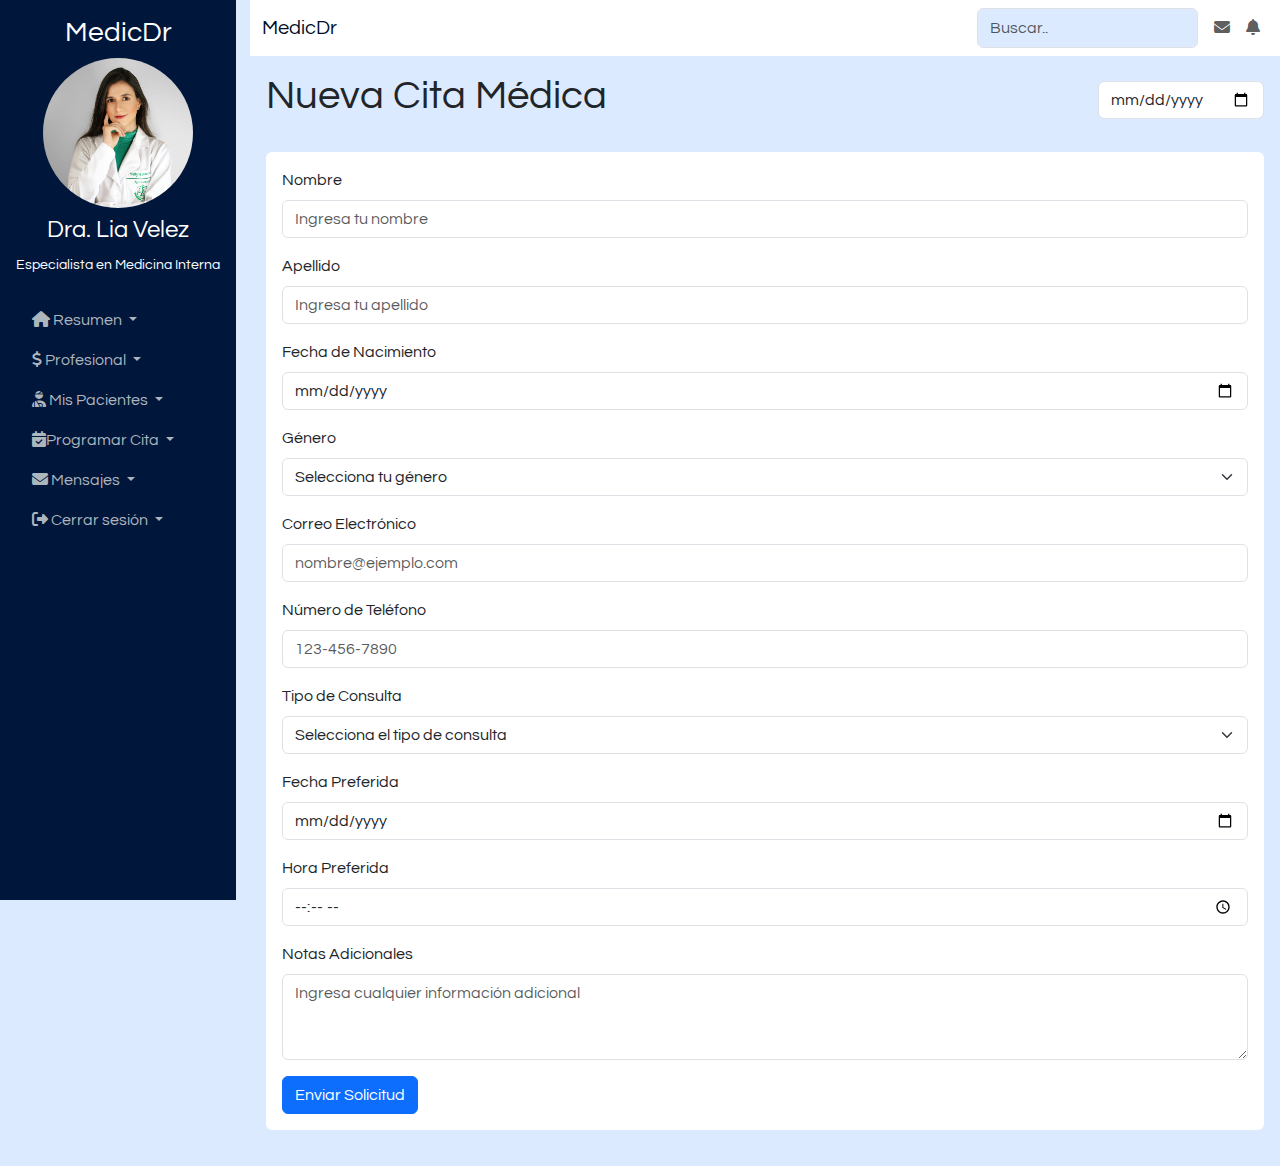
==== cita-medica.html @ afc256b0 "MedicDR V1" ====
<!DOCTYPE html>
<html lang="es">
<head>
    <meta charset="UTF-8">
    <meta name="viewport" content="width=device-width, initial-scale=1.0">
    <title>Dashboard Médico</title>
    <link href="https://cdn.jsdelivr.net/npm/bootstrap@5.3.0/dist/css/bootstrap.min.css" rel="stylesheet">
    <link href="https://cdnjs.cloudflare.com/ajax/libs/font-awesome/6.5.2/css/all.min.css" rel="stylesheet">
    
    <style>
        @import url('https://fonts.googleapis.com/css2?family=Questrial&display=swap');
        body {
            
            background-color: #DBEAFE;
            font-family: "Questrial", sans-serif;
            font-weight: 400;
            font-style: normal;
        }
        .sidebar {
           
            height: 100vh;
            background-color: #00163B;
            color: #fff;
            position: fixed;
        }
        .sidebar a {
            color: #adb5bd;
        }
        .sidebar a:hover {
            color: #fff;
        }
        .sidebar .active {
            background-color: #00ACBA;
            color: #00163B;
            
        }
        .main-content {
            margin-left: 250px;
        }
        .card-header {
            background-color: #00163B;
            color: #FFF;
        }
        .card {
            margin-bottom: 20px;
        }
        .icon {
            font-size: 1.5rem;
            margin-right: 10px;
        }
        .overview-card {
            padding: 10px;
            color: #fff;
        }
        .overview-card h5 {
            font-size: 1.2rem;
        }
        .navbar {
            margin-left: 250px;
            background-color: #fff;
        }
        .navbar .navbar-brand {
            color: #000F29;
        }
        .navbar .navbar-brand:hover {
            color: #00163B;
        }
        .navbar .form-control {
            background-color: #DBEAFE;
            color: #fff;
        }
        .bg-one{
            background-color: #6599FF;
        }
        .bg-two{
            background-color: #48DAB3;
        }
        .bg-three{
            background-color: #22B8F7;
        }
        .bg-four{
            background-color: #8565FE;
        }
    </style>
</head>
<body>
    <!-- Sidebar -->
    <div class="sidebar p-3">
        <div class="text-center mb-4">
            <h3>MedicDr</h3>
            <img src="user.jpg" width="150px" alt="Logo" class="img-fluid rounded-circle mb-2">
            <h4>Dra. Lia Velez</h4>
            <small>Especialista en Medicina Interna</small>
        </div>
        <ul class="nav flex-column">
            <li class="nav-item dropdown">
                <a class="nav-link dropdown-toggle" href="dashboard.html" id="overviewDropdown" role="button" data-bs-toggle="dropdown" aria-expanded="false">
                    <i class="fas fa-home"></i> Resumen
                </a>
                <ul class="dropdown-menu" aria-labelledby="overviewDropdown">
                    <li><a class="dropdown-item" href="dashboard.html">Tablero</a></li>
                    <li><a class="dropdown-item" href="#">Cita</a></li>
                    <li><a class="dropdown-item" href="#">Detalles de paciente</a></li>
                    <li><a class="dropdown-item" href="#">Línea de tiempo</a></li>
                    <li><a class="dropdown-item" href="#">Solicitudes</a></li>
                    <li><a class="dropdown-item" href="#">Online y Offline</a></li>
                    <li><a class="dropdown-item" href="#">Análisis</a></li>
                </ul>
            </li>
            <li class="nav-item dropdown">
                <a class="nav-link dropdown-toggle" href="#" id="paymentsDropdown" role="button" data-bs-toggle="dropdown" aria-expanded="false">
                    <i class="fas fa-dollar-sign"></i>   Profesional
                </a>
                <ul class="dropdown-menu" aria-labelledby="paymentsDropdown">
                    <li><a class="dropdown-item" href="personal.html">Registrar nuevo</a></li>
                    <li><a class="dropdown-item" href="#">Médico</a></li>
                    <li><a class="dropdown-item" href="#">Asistencial</a></li>
                    <li><a class="dropdown-item" href="#">Administrativo</a></li>
                </ul>
            </li>
            <li class="nav-item dropdown">
                <a class="nav-link dropdown-toggle" href="#" id="patientsDropdown" role="button" data-bs-toggle="dropdown" aria-expanded="false">
                    <i class="fas fa-user-injured"></i> Mis Pacientes
                </a>
                <ul class="dropdown-menu" aria-labelledby="patientsDropdown">
                    <li><a class="dropdown-item" href="paciente.html">Nuevo Paciente</a></li>
                    <li><a class="dropdown-item" href="#">Historial de pacientes</a></li>
                    <li><a class="dropdown-item" href="#">Detalles de pacientes</a></li>
                    <li><a class="dropdown-item" href="medicamentos.html">Receta Medica</a></li>
                    <li><a class="dropdown-item" href="Orden-Medica.html">Orden Medica</a></li>
                </ul>
            </li>
            <li class="nav-item dropdown">
                <a class="nav-link dropdown-toggle" href="#" id="appointmentDropdown" role="button" data-bs-toggle="dropdown" aria-expanded="false">
                    <i class="fas fa-calendar-check"></i>Programar Cita
                </a>
                <ul class="dropdown-menu" aria-labelledby="appointmentDropdown">
                    <li><a class="dropdown-item" href="cita-medica.html">Nueva Cita</a></li>
                    <li><a class="dropdown-item" href="#">Selección de fecha</a></li>
                    <li><a class="dropdown-item" href="#">Detalles de paciente</a></li>
                    <li><a class="dropdown-item" href="#">Solicitud de cita</a></li>
                    <li><a class="dropdown-item" href="#">Paciente reciente</a></li>
                    <li><a class="dropdown-item" href="#">Línea de tiempo de citas</a></li>
                </ul>
            </li>
            
       
            <li class="nav-item dropdown">
                <a class="nav-link dropdown-toggle" href="#" id="messagesDropdown" role="button" data-bs-toggle="dropdown" aria-expanded="false">
                    <i class="fas fa-envelope"></i> Mensajes
                </a>
                <ul class="dropdown-menu" aria-labelledby="messagesDropdown">
                    <li><a class="dropdown-item" href="#">Detalles del paciente</a></li>
                    <li><a class="dropdown-item" href="#">Historial de mensajes</a></li>
                    <li><a class="dropdown-item" href="#">Notificación</a></li>
                    <li><a class="dropdown-item" href="#">Generar reporte</a></li>
                    <li><a class="dropdown-item" href="#">Video y llamada de audio</a></li>
                </ul>
            </li>
            
            <li class="nav-item dropdown">
                <a class="nav-link dropdown-toggle" href="#" id="logoutDropdown" role="button" data-bs-toggle="dropdown" aria-expanded="false">
                    <i class="fas fa-sign-out-alt"></i> Cerrar sesión
                </a>
                <ul class="dropdown-menu" aria-labelledby="logoutDropdown">
                    <li><a class="dropdown-item" href="#">MedicDr</a></li>
                    <!-- Añade más opciones de cierre de sesión aquí -->
                </ul>
            </li>
        </ul> 
    </div>

    <!-- Navbar -->
    <nav class="navbar navbar-expand-lg navbar-light">
        <div class="container-fluid">
            <a class="navbar-brand" href="#">MedicDr</a>
            <button class="navbar-toggler" type="button" data-bs-toggle="collapse" data-bs-target="#navbarNav" aria-controls="navbarNav" aria-expanded="false" aria-label="Toggle navigation">
                <span class="navbar-toggler-icon"></span>
            </button>
            <div class="collapse navbar-collapse" id="navbarNav">
                
                <ul class="navbar-nav ms-auto">
                    <form class="d-flex ms-3">
                        <input class="form-control me-2" type="search" placeholder="Buscar.." aria-label="Search">
                    </form>
                    <li class="nav-item">
                        <a class="nav-link" href="#"><i class="fas fa-envelope"></i></a>
                    </li>
                    <li class="nav-item">
                        <a class="nav-link" href="#"><i class="fas fa-bell"></i></a>
                    </li>
                </ul>
                
            </div>
        </div>
    </nav>

    <!-- Main Content -->
    <div class="main-content p-3">
        <div class="d-flex justify-content-between align-items-center mb-4">
            <h1>Nueva Cita Médica</h1>
            <input type="date" class="form-control w-auto" placeholder="20 de Junio 2024">
        </div>
       <div class="card card-custom border-0 p-3">
        <form>
          <div class="mb-3">
            <label for="nombre" class="form-label">Nombre</label>
            <input type="text" class="form-control" id="nombre" placeholder="Ingresa tu nombre" required>
          </div>
          <div class="mb-3">
            <label for="apellido" class="form-label">Apellido</label>
            <input type="text" class="form-control" id="apellido" placeholder="Ingresa tu apellido" required>
          </div>
          <div class="mb-3">
            <label for="fechaNacimiento" class="form-label">Fecha de Nacimiento</label>
            <input type="date" class="form-control" id="fechaNacimiento" required>
          </div>
          <div class="mb-3">
            <label for="genero" class="form-label">Género</label>
            <select class="form-select" id="genero" required>
              <option value="">Selecciona tu género</option>
              <option value="masculino">Masculino</option>
              <option value="femenino">Femenino</option>
              <option value="otro">Otro</option>
            </select>
          </div>
          <div class="mb-3">
            <label for="correo" class="form-label">Correo Electrónico</label>
            <input type="email" class="form-control" id="correo" placeholder="nombre@ejemplo.com" required>
          </div>
          <div class="mb-3">
            <label for="telefono" class="form-label">Número de Teléfono</label>
            <input type="tel" class="form-control" id="telefono" placeholder="123-456-7890" required>
          </div>
          <div class="mb-3">
            <label for="tipoConsulta" class="form-label">Tipo de Consulta</label>
            <select class="form-select" id="tipoConsulta" required>
              <option value="">Selecciona el tipo de consulta</option>
              <option value="general">Consulta General</option>
              <option value="especialista">Consulta con Especialista</option>
              <option value="urgencias">Urgencias</option>
            </select>
          </div>
          <div class="mb-3">
            <label for="fechaPreferida" class="form-label">Fecha Preferida</label>
            <input type="date" class="form-control" id="fechaPreferida" required>
          </div>
          <div class="mb-3">
            <label for="horaPreferida" class="form-label">Hora Preferida</label>
            <input type="time" class="form-control" id="horaPreferida" required>
          </div>
          <div class="mb-3">
            <label for="notas" class="form-label">Notas Adicionales</label>
            <textarea class="form-control" id="notas" rows="3" placeholder="Ingresa cualquier información adicional"></textarea>
          </div>
          <button type="submit" class="btn btn-primary">Enviar Solicitud</button>
        </form>

       </div> 



    </div>

    <script src="https://cdn.jsdelivr.net/npm/bootstrap@5.3.0/dist/js/bootstrap.bundle.min.js"></script>
    <script>
        function toggleSidebar() {
            const sidebar = document.getElementById('sidebar');
            sidebar.classList.toggle('show');
        }
    </script>
</body>
</html>
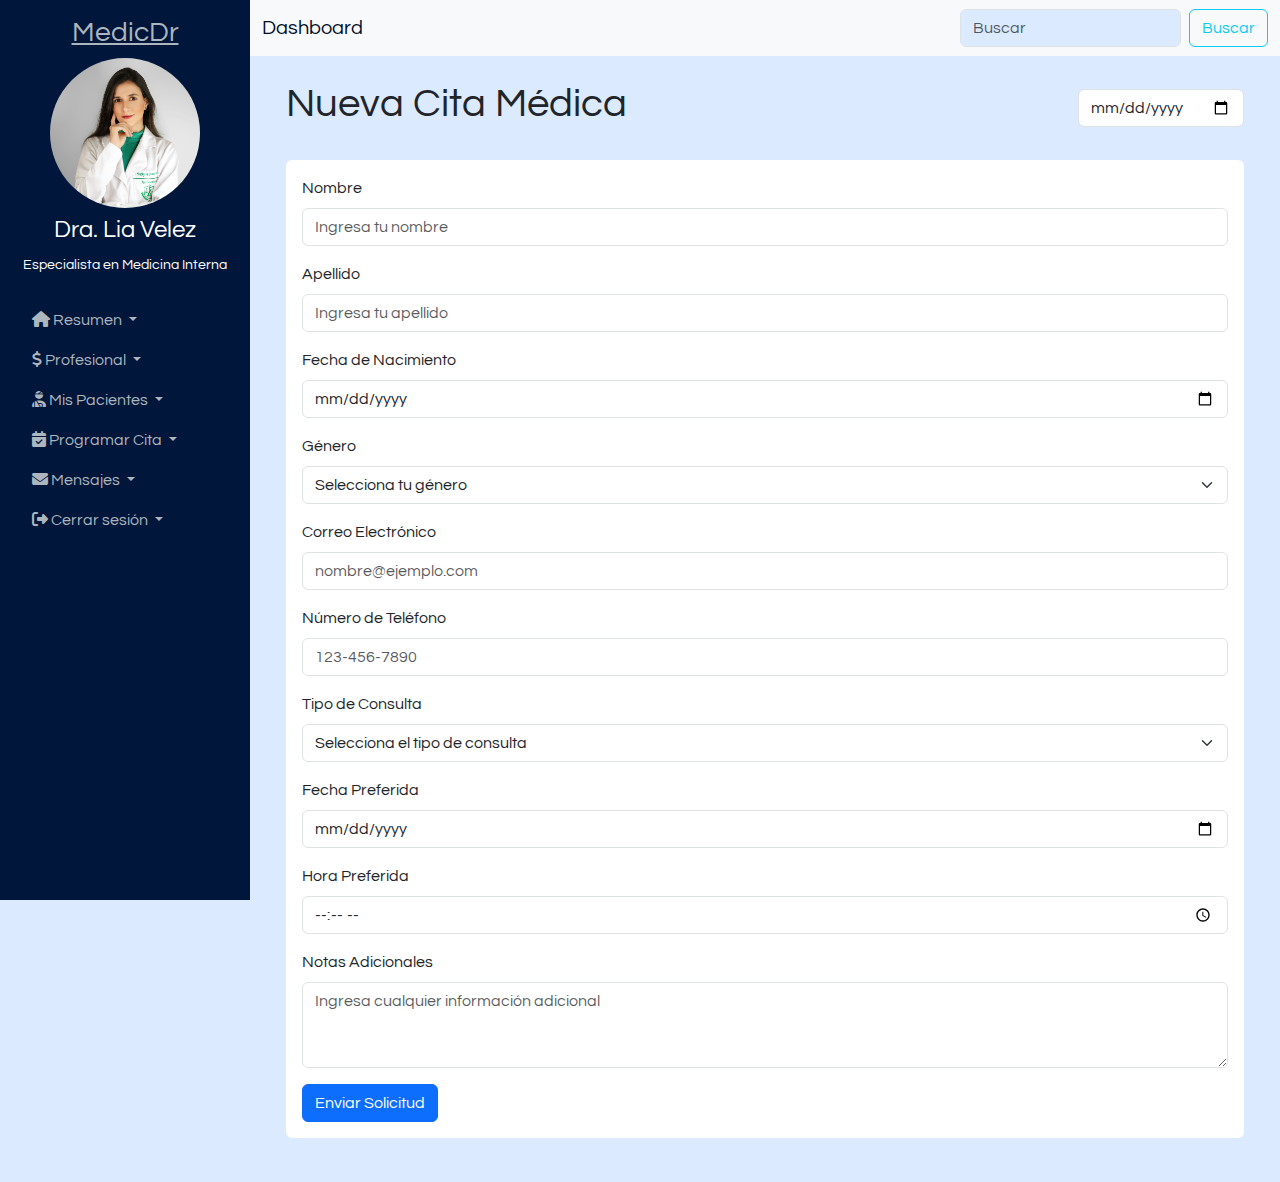
==== commit aa7d8d4c: "archivos html v3" ====
--- a/cita-medica.html
+++ b/cita-medica.html
@@ -10,18 +10,21 @@
     <style>
         @import url('https://fonts.googleapis.com/css2?family=Questrial&display=swap');
         body {
-            
             background-color: #DBEAFE;
             font-family: "Questrial", sans-serif;
             font-weight: 400;
             font-style: normal;
         }
         .sidebar {
-           
             height: 100vh;
             background-color: #00163B;
             color: #fff;
             position: fixed;
+            width: 250px;
+            top: 0;
+            left: 0;
+            transition: transform 0.3s ease-in-out;
+            z-index: 1000; /* Asegura que el sidebar esté siempre por encima */
         }
         .sidebar a {
             color: #adb5bd;
@@ -32,10 +35,10 @@
         .sidebar .active {
             background-color: #00ACBA;
             color: #00163B;
-            
         }
         .main-content {
             margin-left: 250px;
+            transition: margin-left 0.3s ease-in-out;
         }
         .card-header {
             background-color: #00163B;
@@ -58,6 +61,7 @@
         .navbar {
             margin-left: 250px;
             background-color: #fff;
+            transition: margin-left 0.3s ease-in-out;
         }
         .navbar .navbar-brand {
             color: #000F29;
@@ -69,25 +73,63 @@
             background-color: #DBEAFE;
             color: #fff;
         }
-        .bg-one{
+        .bg-cero{
+            background-color: #00163B;
+        }
+        .bg-one {
             background-color: #6599FF;
         }
-        .bg-two{
+        .bg-two {
             background-color: #48DAB3;
         }
-        .bg-three{
+        .bg-three {
             background-color: #22B8F7;
         }
-        .bg-four{
+        .bg-four {
             background-color: #8565FE;
+        }
+        @media (max-width: 768px) {
+            .sidebar {
+                transform: translateX(-100%);
+            }
+            .sidebar.show {
+                transform: translateX(0);
+            }
+            .main-content, .navbar {
+                margin-left: 0;
+            }
+            .navbar {
+                margin-right: 0;
+            }
+        }
+        .profile-img {
+            width: 30px;
+            height: 30px;
+            border-radius: 50%;
+            object-fit: cover;
+            margin-right: 10px;
+        }
+        .crud-icons i {
+            font-size: 1.2rem;
+            cursor: pointer;
+            margin: 0 5px;
+            
+        }
+        .crud-icons i:hover {
+            color: #000;
+        }
+        ul{
+            li{
+                list-style: none;
+            }
         }
     </style>
 </head>
 <body>
     <!-- Sidebar -->
-    <div class="sidebar p-3">
+    <div class="sidebar p-3" id="sidebar">
         <div class="text-center mb-4">
-            <h3>MedicDr</h3>
+            <h3><a href="dashboard.html">MedicDr</a></h3>
             <img src="user.jpg" width="150px" alt="Logo" class="img-fluid rounded-circle mb-2">
             <h4>Dra. Lia Velez</h4>
             <small>Especialista en Medicina Interna</small>
@@ -98,7 +140,7 @@
                     <i class="fas fa-home"></i> Resumen
                 </a>
                 <ul class="dropdown-menu" aria-labelledby="overviewDropdown">
-                    <li><a class="dropdown-item" href="dashboard.html">Tablero</a></li>
+                    <li><a class="dropdown-item" href="#">Tablero</a></li>
                     <li><a class="dropdown-item" href="#">Cita</a></li>
                     <li><a class="dropdown-item" href="#">Detalles de paciente</a></li>
                     <li><a class="dropdown-item" href="#">Línea de tiempo</a></li>
@@ -109,7 +151,7 @@
             </li>
             <li class="nav-item dropdown">
                 <a class="nav-link dropdown-toggle" href="#" id="paymentsDropdown" role="button" data-bs-toggle="dropdown" aria-expanded="false">
-                    <i class="fas fa-dollar-sign"></i>   Profesional
+                    <i class="fas fa-dollar-sign"></i> Profesional
                 </a>
                 <ul class="dropdown-menu" aria-labelledby="paymentsDropdown">
                     <li><a class="dropdown-item" href="personal.html">Registrar nuevo</a></li>
@@ -132,7 +174,7 @@
             </li>
             <li class="nav-item dropdown">
                 <a class="nav-link dropdown-toggle" href="#" id="appointmentDropdown" role="button" data-bs-toggle="dropdown" aria-expanded="false">
-                    <i class="fas fa-calendar-check"></i>Programar Cita
+                    <i class="fas fa-calendar-check"></i> Programar Cita
                 </a>
                 <ul class="dropdown-menu" aria-labelledby="appointmentDropdown">
                     <li><a class="dropdown-item" href="cita-medica.html">Nueva Cita</a></li>
@@ -143,8 +185,6 @@
                     <li><a class="dropdown-item" href="#">Línea de tiempo de citas</a></li>
                 </ul>
             </li>
-            
-       
             <li class="nav-item dropdown">
                 <a class="nav-link dropdown-toggle" href="#" id="messagesDropdown" role="button" data-bs-toggle="dropdown" aria-expanded="false">
                     <i class="fas fa-envelope"></i> Mensajes
@@ -157,117 +197,114 @@
                     <li><a class="dropdown-item" href="#">Video y llamada de audio</a></li>
                 </ul>
             </li>
-            
             <li class="nav-item dropdown">
                 <a class="nav-link dropdown-toggle" href="#" id="logoutDropdown" role="button" data-bs-toggle="dropdown" aria-expanded="false">
                     <i class="fas fa-sign-out-alt"></i> Cerrar sesión
                 </a>
                 <ul class="dropdown-menu" aria-labelledby="logoutDropdown">
-                    <li><a class="dropdown-item" href="#">MedicDr</a></li>
-                    <!-- Añade más opciones de cierre de sesión aquí -->
+                    <li><a class="dropdown-item" href="login.html">MedicDr</a></li>
                 </ul>
             </li>
         </ul> 
     </div>
 
     <!-- Navbar -->
-    <nav class="navbar navbar-expand-lg navbar-light">
+    <nav class="navbar navbar-expand-lg navbar-light bg-light">
         <div class="container-fluid">
-            <a class="navbar-brand" href="#">MedicDr</a>
+            <a class="navbar-brand" href="#">Dashboard</a>
             <button class="navbar-toggler" type="button" data-bs-toggle="collapse" data-bs-target="#navbarNav" aria-controls="navbarNav" aria-expanded="false" aria-label="Toggle navigation">
                 <span class="navbar-toggler-icon"></span>
             </button>
             <div class="collapse navbar-collapse" id="navbarNav">
-                
                 <ul class="navbar-nav ms-auto">
-                    <form class="d-flex ms-3">
-                        <input class="form-control me-2" type="search" placeholder="Buscar.." aria-label="Search">
+                    <form class="d-flex">
+                        <input class="form-control me-2" type="search" placeholder="Buscar" aria-label="Search">
+                        <button class="btn btn-outline-info" type="submit">Buscar</button>
                     </form>
-                    <li class="nav-item">
-                        <a class="nav-link" href="#"><i class="fas fa-envelope"></i></a>
-                    </li>
-                    <li class="nav-item">
-                        <a class="nav-link" href="#"><i class="fas fa-bell"></i></a>
-                    </li>
-                </ul>
-                
+                </ul>
             </div>
         </div>
     </nav>
 
     <!-- Main Content -->
-    <div class="main-content p-3">
-        <div class="d-flex justify-content-between align-items-center mb-4">
-            <h1>Nueva Cita Médica</h1>
-            <input type="date" class="form-control w-auto" placeholder="20 de Junio 2024">
+    <div class="main-content p-4">
+        <div class="container-fluid">
+            <div class="d-flex justify-content-between align-items-center mb-4">
+                <h1>Nueva Cita Médica</h1>
+                <input type="date" class="form-control w-auto" placeholder="20 de Junio 2024">
+            </div>
+           <div class="card card-custom border-0 p-3">
+            <form>
+              <div class="mb-3">
+                <label for="nombre" class="form-label">Nombre</label>
+                <input type="text" class="form-control" id="nombre" placeholder="Ingresa tu nombre" required>
+              </div>
+              <div class="mb-3">
+                <label for="apellido" class="form-label">Apellido</label>
+                <input type="text" class="form-control" id="apellido" placeholder="Ingresa tu apellido" required>
+              </div>
+              <div class="mb-3">
+                <label for="fechaNacimiento" class="form-label">Fecha de Nacimiento</label>
+                <input type="date" class="form-control" id="fechaNacimiento" required>
+              </div>
+              <div class="mb-3">
+                <label for="genero" class="form-label">Género</label>
+                <select class="form-select" id="genero" required>
+                  <option value="">Selecciona tu género</option>
+                  <option value="masculino">Masculino</option>
+                  <option value="femenino">Femenino</option>
+                  <option value="otro">Otro</option>
+                </select>
+              </div>
+              <div class="mb-3">
+                <label for="correo" class="form-label">Correo Electrónico</label>
+                <input type="email" class="form-control" id="correo" placeholder="nombre@ejemplo.com" required>
+              </div>
+              <div class="mb-3">
+                <label for="telefono" class="form-label">Número de Teléfono</label>
+                <input type="tel" class="form-control" id="telefono" placeholder="123-456-7890" required>
+              </div>
+              <div class="mb-3">
+                <label for="tipoConsulta" class="form-label">Tipo de Consulta</label>
+                <select class="form-select" id="tipoConsulta" required>
+                  <option value="">Selecciona el tipo de consulta</option>
+                  <option value="general">Consulta General</option>
+                  <option value="especialista">Consulta con Especialista</option>
+                  <option value="urgencias">Urgencias</option>
+                </select>
+              </div>
+              <div class="mb-3">
+                <label for="fechaPreferida" class="form-label">Fecha Preferida</label>
+                <input type="date" class="form-control" id="fechaPreferida" required>
+              </div>
+              <div class="mb-3">
+                <label for="horaPreferida" class="form-label">Hora Preferida</label>
+                <input type="time" class="form-control" id="horaPreferida" required>
+              </div>
+              <div class="mb-3">
+                <label for="notas" class="form-label">Notas Adicionales</label>
+                <textarea class="form-control" id="notas" rows="3" placeholder="Ingresa cualquier información adicional"></textarea>
+              </div>
+              <button type="submit" class="btn btn-primary">Enviar Solicitud</button>
+            </form>
+    
+           </div> 
+          
+
         </div>
-       <div class="card card-custom border-0 p-3">
-        <form>
-          <div class="mb-3">
-            <label for="nombre" class="form-label">Nombre</label>
-            <input type="text" class="form-control" id="nombre" placeholder="Ingresa tu nombre" required>
-          </div>
-          <div class="mb-3">
-            <label for="apellido" class="form-label">Apellido</label>
-            <input type="text" class="form-control" id="apellido" placeholder="Ingresa tu apellido" required>
-          </div>
-          <div class="mb-3">
-            <label for="fechaNacimiento" class="form-label">Fecha de Nacimiento</label>
-            <input type="date" class="form-control" id="fechaNacimiento" required>
-          </div>
-          <div class="mb-3">
-            <label for="genero" class="form-label">Género</label>
-            <select class="form-select" id="genero" required>
-              <option value="">Selecciona tu género</option>
-              <option value="masculino">Masculino</option>
-              <option value="femenino">Femenino</option>
-              <option value="otro">Otro</option>
-            </select>
-          </div>
-          <div class="mb-3">
-            <label for="correo" class="form-label">Correo Electrónico</label>
-            <input type="email" class="form-control" id="correo" placeholder="nombre@ejemplo.com" required>
-          </div>
-          <div class="mb-3">
-            <label for="telefono" class="form-label">Número de Teléfono</label>
-            <input type="tel" class="form-control" id="telefono" placeholder="123-456-7890" required>
-          </div>
-          <div class="mb-3">
-            <label for="tipoConsulta" class="form-label">Tipo de Consulta</label>
-            <select class="form-select" id="tipoConsulta" required>
-              <option value="">Selecciona el tipo de consulta</option>
-              <option value="general">Consulta General</option>
-              <option value="especialista">Consulta con Especialista</option>
-              <option value="urgencias">Urgencias</option>
-            </select>
-          </div>
-          <div class="mb-3">
-            <label for="fechaPreferida" class="form-label">Fecha Preferida</label>
-            <input type="date" class="form-control" id="fechaPreferida" required>
-          </div>
-          <div class="mb-3">
-            <label for="horaPreferida" class="form-label">Hora Preferida</label>
-            <input type="time" class="form-control" id="horaPreferida" required>
-          </div>
-          <div class="mb-3">
-            <label for="notas" class="form-label">Notas Adicionales</label>
-            <textarea class="form-control" id="notas" rows="3" placeholder="Ingresa cualquier información adicional"></textarea>
-          </div>
-          <button type="submit" class="btn btn-primary">Enviar Solicitud</button>
-        </form>
-
-       </div> 
-
-
-
     </div>
-
-    <script src="https://cdn.jsdelivr.net/npm/bootstrap@5.3.0/dist/js/bootstrap.bundle.min.js"></script>
+    
+    <script src="https://code.jquery.com/jquery-3.6.0.min.js"></script>
+    <script src="https://cdn.jsdelivr.net/npm/@popperjs/core@2.11.8/dist/umd/popper.min.js"></script>
+    <script src="https://cdn.jsdelivr.net/npm/bootstrap@5.3.0/dist/js/bootstrap.min.js"></script>
+    
     <script>
-        function toggleSidebar() {
-            const sidebar = document.getElementById('sidebar');
-            sidebar.classList.toggle('show');
-        }
+        $(document).ready(function(){
+            $(".navbar-toggler").click(function(){
+                $("#sidebar").toggleClass("show");
+            });
+        });
     </script>
 </body>
 </html>
+
